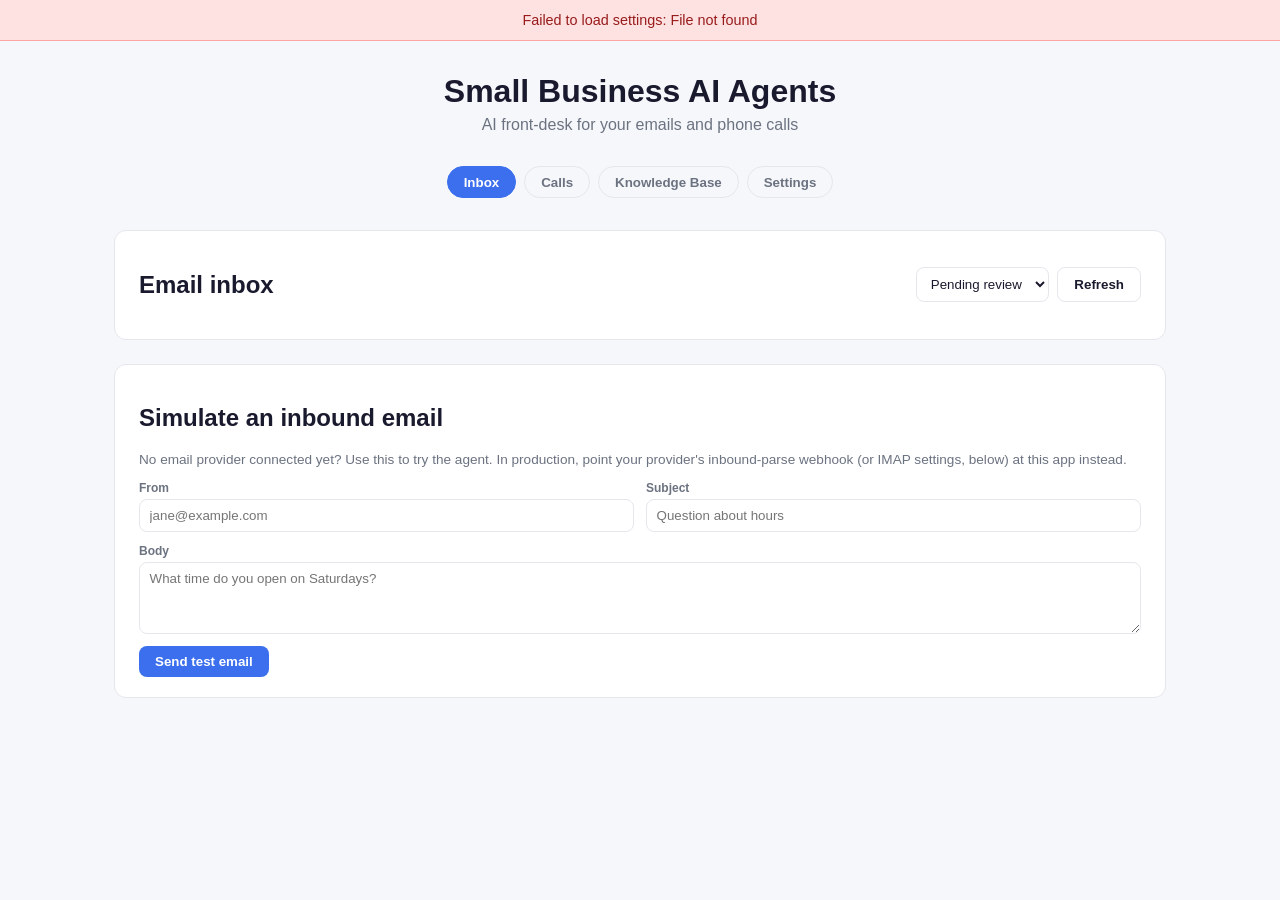
==== smallbiz-agents/frontend/index.html @ 8b5b2900 "Add small business AI agent toolset for email and phone handling New self-contained app (smallbiz-ag" ====
<!doctype html>
<html lang="en">
<head>
  <meta charset="utf-8" />
  <meta name="viewport" content="width=device-width, initial-scale=1" />
  <title>Small Business AI Agents</title>
  <link rel="stylesheet" href="style.css" />
</head>
<body>
  <div id="error-banner" class="error-banner" style="display:none"></div>

  <header>
    <h1>Small Business AI Agents</h1>
    <p class="subtitle">AI front-desk for your emails and phone calls</p>
  </header>

  <main>
    <nav class="tabs">
      <button class="tab-btn active" data-tab="inbox">Inbox</button>
      <button class="tab-btn" data-tab="calls">Calls</button>
      <button class="tab-btn" data-tab="kb">Knowledge Base</button>
      <button class="tab-btn" data-tab="settings">Settings</button>
    </nav>

    <!-- INBOX -->
    <section id="tab-inbox" class="tab-panel active">
      <div class="card">
        <div class="section-header">
          <h2>Email inbox</h2>
          <div style="display:flex; gap:0.5rem;">
            <select id="email-status-filter">
              <option value="pending">Pending review</option>
              <option value="">All</option>
              <option value="sent">Sent</option>
              <option value="dismissed">Dismissed</option>
            </select>
            <button id="refresh-emails" class="btn-secondary">Refresh</button>
          </div>
        </div>
        <div id="email-list"></div>
        <p id="email-empty" class="empty-state" style="display:none">No emails here yet.</p>
      </div>

      <div class="card">
        <h2>Simulate an inbound email</h2>
        <p class="hint">
          No email provider connected yet? Use this to try the agent. In
          production, point your provider's inbound-parse webhook (or IMAP
          settings, below) at this app instead.
        </p>
        <form id="simulate-email-form">
          <div class="field">
            <label for="sim-from">From</label>
            <input id="sim-from" type="text" placeholder="jane@example.com" required />
          </div>
          <div class="field">
            <label for="sim-subject">Subject</label>
            <input id="sim-subject" type="text" placeholder="Question about hours" />
          </div>
          <div class="field" style="flex-basis:100%">
            <label for="sim-body">Body</label>
            <textarea id="sim-body" placeholder="What time do you open on Saturdays?"></textarea>
          </div>
          <button type="submit">Send test email</button>
        </form>
      </div>
    </section>

    <!-- CALLS -->
    <section id="tab-calls" class="tab-panel">
      <div class="card">
        <div class="section-header">
          <h2>Call log</h2>
          <button id="refresh-calls" class="btn-secondary">Refresh</button>
        </div>
        <div class="table-scroll">
          <table>
            <thead>
              <tr><th>From</th><th>Status</th><th>Category</th><th>Urgency</th><th>Transcript / Summary</th><th>Callback?</th><th></th></tr>
            </thead>
            <tbody id="calls-body"></tbody>
          </table>
        </div>
        <p id="calls-empty" class="empty-state" style="display:none">No calls logged yet.</p>
      </div>

      <div class="card">
        <h2>Try the phone agent</h2>
        <p class="hint">
          Simulates what a caller hears, without needing a real Twilio call.
          For production, set your Twilio number's voice webhook to
          <code>/api/phone/voice</code> and the status callback to
          <code>/api/phone/status</code> (see README).
        </p>
        <form id="test-call-form">
          <div class="field inline-field">
            <label for="test-caller">Caller number</label>
            <input id="test-caller" type="text" value="+15550001234" />
          </div>
          <button type="submit">Start test call</button>
        </form>
        <form id="test-speech-form" style="display:none">
          <div class="field" style="flex-basis:100%">
            <label for="test-speech">What the caller says</label>
            <input id="test-speech" type="text" placeholder="What are your hours?" />
          </div>
          <button type="submit">Speak</button>
        </form>
        <div id="test-call-output" class="hint" style="margin-top:0.75rem; white-space:pre-wrap;"></div>
      </div>
    </section>

    <!-- KNOWLEDGE BASE -->
    <section id="tab-kb" class="tab-panel">
      <div class="card">
        <h2>Business FAQ / knowledge base</h2>
        <p class="hint">Both agents ground their answers in these entries -- add the questions you get asked most.</p>
        <form id="kb-form">
          <div class="field">
            <label for="kb-question">Question</label>
            <input id="kb-question" type="text" placeholder="What are your hours?" required />
          </div>
          <div class="field">
            <label for="kb-category">Category</label>
            <input id="kb-category" type="text" placeholder="general" />
          </div>
          <div class="field" style="flex-basis:100%">
            <label for="kb-answer">Answer</label>
            <textarea id="kb-answer" placeholder="We're open Mon-Fri 9am-5pm." required></textarea>
          </div>
          <button type="submit">Add entry</button>
        </form>
        <div class="table-scroll">
          <table>
            <thead><tr><th>Question</th><th>Answer</th><th>Category</th><th></th></tr></thead>
            <tbody id="kb-body"></tbody>
          </table>
        </div>
        <p id="kb-empty" class="empty-state" style="display:none">No FAQ entries yet -- add your first one above.</p>
      </div>
    </section>

    <!-- SETTINGS -->
    <section id="tab-settings" class="tab-panel">
      <div class="card">
        <h2>Business info</h2>
        <form id="settings-form">
          <div class="field">
            <label for="set-name">Business name</label>
            <input id="set-name" type="text" />
          </div>
          <div class="field">
            <label for="set-hours">Business hours</label>
            <input id="set-hours" type="text" />
          </div>
          <div class="field" style="flex-basis:100%">
            <label for="set-greeting">Email greeting</label>
            <input id="set-greeting" type="text" />
          </div>
          <div class="field" style="flex-basis:100%">
            <label for="set-voice-greeting">Phone greeting (spoken)</label>
            <input id="set-voice-greeting" type="text" />
          </div>
          <button type="submit">Save</button>
        </form>
      </div>

      <div class="card">
        <h2>Auto-send by category</h2>
        <p class="hint">When on, the AI's draft is sent immediately with no human review. When off, it's queued in the Inbox for approval.</p>
        <div id="auto-send-toggles"></div>
      </div>

      <div class="card">
        <h2>Integration status</h2>
        <div id="integration-status" class="hint"></div>
      </div>
    </section>
  </main>

  <script src="app.js"></script>
</body>
</html>
---- smallbiz-agents/frontend/style.css ----
:root {
  color-scheme: light dark;
  --bg: #f6f7fb;
  --card-bg: #ffffff;
  --text: #1a1a2e;
  --muted: #6b7280;
  --accent: #3b6fed;
  --accent-2: #16c79a;
  --warn: #f59e0b;
  --danger: #ef3866;
  --border: #e5e7eb;
}

@media (prefers-color-scheme: dark) {
  :root {
    --bg: #0f1117;
    --card-bg: #171923;
    --text: #f1f1f4;
    --muted: #9aa0ac;
    --border: #2a2d3a;
  }
}

* { box-sizing: border-box; }

html, body { max-width: 100%; overflow-x: hidden; }

body {
  margin: 0;
  font-family: -apple-system, BlinkMacSystemFont, "Segoe UI", Roboto, sans-serif;
  background: var(--bg);
  color: var(--text);
}

header { padding: 2rem 1.5rem 1rem; text-align: center; }
header h1 { margin: 0 0 0.4rem; }
.subtitle { color: var(--muted); margin: 0; }

main {
  max-width: 1100px;
  margin: 0 auto;
  padding: 1rem 1.5rem 3rem;
  display: grid;
  gap: 1.5rem;
}

.tabs {
  display: flex;
  gap: 0.5rem;
  flex-wrap: wrap;
  justify-content: center;
  margin-bottom: 0.5rem;
}

.tab-btn {
  background: transparent;
  color: var(--muted);
  border: 1px solid var(--border);
  border-radius: 999px;
  padding: 0.45rem 1rem;
  font-weight: 600;
  cursor: pointer;
}

.tab-btn.active {
  background: var(--accent);
  color: white;
  border-color: var(--accent);
}

.tab-panel { display: none; }
.tab-panel.active { display: grid; gap: 1.5rem; }

.card {
  min-width: 0;
  background: var(--card-bg);
  border: 1px solid var(--border);
  border-radius: 12px;
  padding: 1.25rem 1.5rem;
}

.section-header {
  display: flex;
  justify-content: space-between;
  align-items: center;
  gap: 0.75rem;
  flex-wrap: wrap;
}

.table-scroll { max-width: 100%; overflow-x: auto; margin-top: 0.75rem; }

table { width: 100%; border-collapse: collapse; font-size: 0.9rem; }

th, td {
  text-align: left;
  padding: 0.5rem 0.6rem;
  border-bottom: 1px solid var(--border);
}

th { color: var(--muted); font-weight: 600; white-space: nowrap; }

button {
  background: var(--accent);
  color: white;
  border: none;
  border-radius: 8px;
  padding: 0.5rem 1rem;
  cursor: pointer;
  font-weight: 600;
}

button:hover { opacity: 0.9; }
button:disabled { opacity: 0.5; cursor: not-allowed; }

form {
  display: flex;
  flex-wrap: wrap;
  gap: 0.75rem;
  align-items: flex-end;
  margin-top: 0.75rem;
}

.field { display: flex; flex-direction: column; gap: 0.25rem; flex: 1 1 160px; }
.field label { font-size: 0.75rem; font-weight: 600; color: var(--muted); }

input, textarea, select {
  width: 100%;
  padding: 0.5rem 0.6rem;
  border-radius: 8px;
  border: 1px solid var(--border);
  background: transparent;
  color: var(--text);
  font-family: inherit;
}

textarea { resize: vertical; min-height: 4.5rem; }

.btn-secondary {
  background: transparent;
  color: var(--text);
  border: 1px solid var(--border);
}

.btn-delete {
  background: transparent;
  color: var(--muted);
  border: 1px solid var(--border);
  padding: 0.3rem 0.7rem;
  font-size: 0.8rem;
  font-weight: 500;
}

.btn-delete:hover { color: var(--danger); border-color: var(--danger); opacity: 1; }

.error-banner {
  background: #fee2e2;
  color: #991b1b;
  border-bottom: 1px solid #fca5a5;
  padding: 0.75rem 1.5rem;
  text-align: center;
  font-size: 0.9rem;
}

@media (prefers-color-scheme: dark) {
  .error-banner { background: #450a0a; color: #fecaca; border-bottom-color: #7f1d1d; }
}

.hint { color: var(--muted); font-size: 0.85rem; margin-top: 0.4rem; }

.badge {
  display: inline-block;
  padding: 0.15rem 0.55rem;
  border-radius: 999px;
  font-size: 0.75rem;
  font-weight: 600;
  white-space: nowrap;
}

.badge-faq { background: #dbeafe; color: #1e40af; }
.badge-quote_request { background: #ede9fe; color: #5b21b6; }
.badge-complaint { background: #fee2e2; color: #991b1b; }
.badge-scheduling { background: #d1fae5; color: #065f46; }
.badge-spam { background: #e5e7eb; color: #374151; }
.badge-other { background: #f1f5f9; color: #334155; }

.badge-low { background: #e5e7eb; color: #374151; }
.badge-medium { background: #fef3c7; color: #92400e; }
.badge-high { background: #fee2e2; color: #991b1b; }

.inbox-item {
  border: 1px solid var(--border);
  border-radius: 10px;
  padding: 0.9rem 1rem;
  margin-top: 0.75rem;
}

.inbox-item-head {
  display: flex;
  justify-content: space-between;
  align-items: center;
  flex-wrap: wrap;
  gap: 0.4rem;
}

.inbox-item-head strong { font-size: 0.95rem; }
.inbox-item .meta { color: var(--muted); font-size: 0.8rem; margin-top: 0.2rem; }
.inbox-item .body-text { margin-top: 0.6rem; font-size: 0.9rem; white-space: pre-wrap; }
.inbox-item .draft-box { margin-top: 0.6rem; }
.inbox-item .draft-box textarea { min-height: 6rem; }
.inbox-item .actions { display: flex; gap: 0.5rem; margin-top: 0.6rem; flex-wrap: wrap; }

.toggle-row {
  display: flex;
  justify-content: space-between;
  align-items: center;
  padding: 0.5rem 0;
  border-bottom: 1px solid var(--border);
}

.toggle-row:last-child { border-bottom: none; }

.empty-state { color: var(--muted); font-size: 0.9rem; margin-top: 0.5rem; }
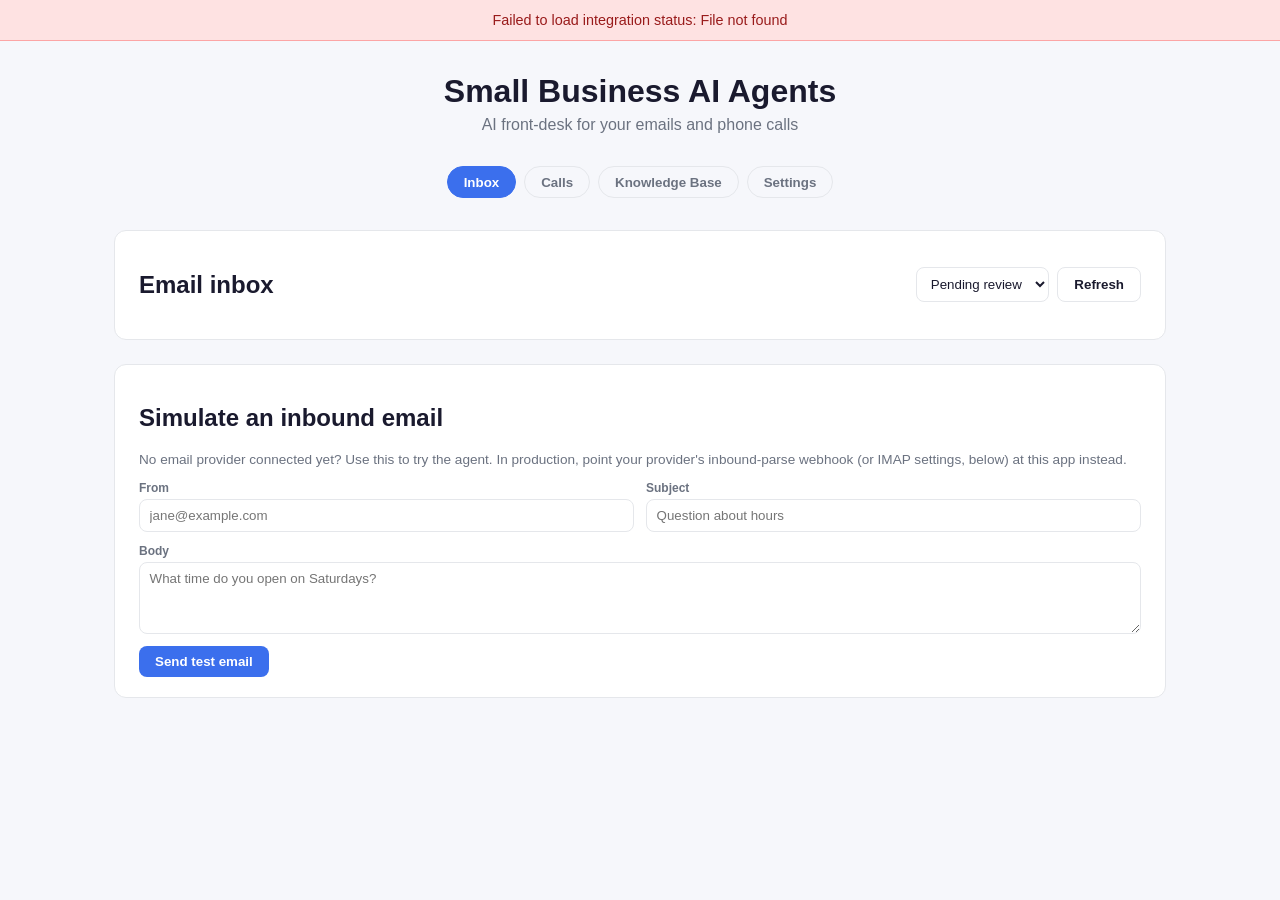
==== commit dee19722: "Close pre-onboarding security and reliability gaps in smallbiz-agents Security: Twilio webhooks now " ====
--- a/smallbiz-agents/frontend/index.html
+++ b/smallbiz-agents/frontend/index.html
@@ -76,7 +76,7 @@
         <div class="table-scroll">
           <table>
             <thead>
-              <tr><th>From</th><th>Status</th><th>Category</th><th>Urgency</th><th>Transcript / Summary</th><th>Callback?</th><th></th></tr>
+              <tr><th>From</th><th>Status</th><th>Category</th><th>Urgency</th><th>Transcript / Summary</th><th>Recording</th><th>Callback?</th><th></th></tr>
             </thead>
             <tbody id="calls-body"></tbody>
           </table>
@@ -128,7 +128,8 @@
             <label for="kb-answer">Answer</label>
             <textarea id="kb-answer" placeholder="We're open Mon-Fri 9am-5pm." required></textarea>
           </div>
-          <button type="submit">Add entry</button>
+          <button type="submit" id="kb-form-submit">Add entry</button>
+          <button type="button" id="kb-form-cancel" class="btn-secondary" style="display:none">Cancel</button>
         </form>
         <div class="table-scroll">
           <table>
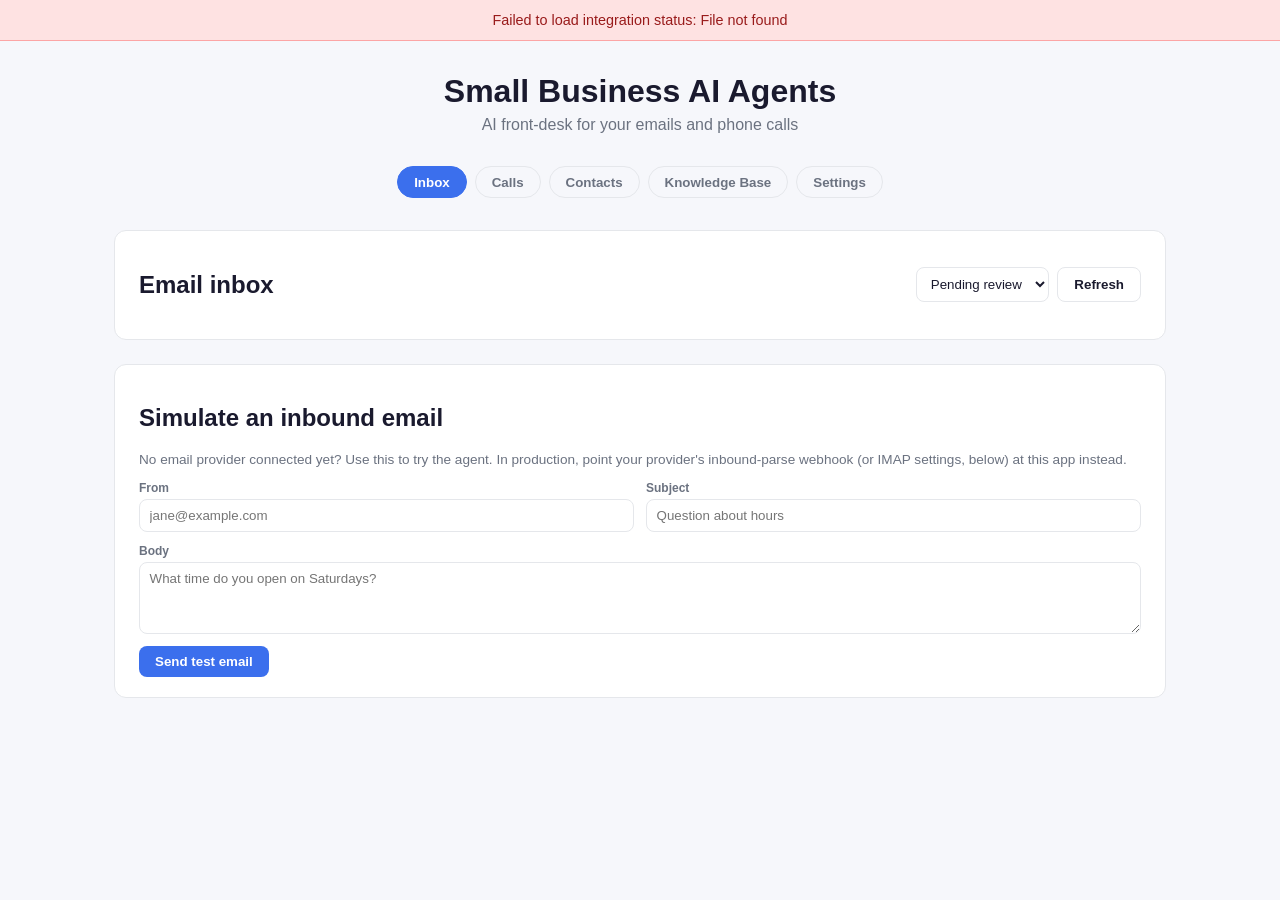
==== commit f20ba76c: "Finish go-live gaps and add preflight/backup tooling for smallbiz-agents Twilio signature check: ver" ====
--- a/smallbiz-agents/frontend/index.html
+++ b/smallbiz-agents/frontend/index.html
@@ -4,6 +4,7 @@
   <meta charset="utf-8" />
   <meta name="viewport" content="width=device-width, initial-scale=1" />
   <title>Small Business AI Agents</title>
+  <link rel="icon" href="data:image/svg+xml,%3Csvg xmlns='http://www.w3.org/2000/svg' viewBox='0 0 32 32'%3E%3Crect width='32' height='32' rx='7' fill='%233b6fed'/%3E%3Cpath d='M8 11h16v10H8z' fill='none' stroke='white' stroke-width='2.2'/%3E%3Cpath d='M8 11l8 6 8-6' fill='none' stroke='white' stroke-width='2.2'/%3E%3C/svg%3E" />
   <link rel="stylesheet" href="style.css" />
 </head>
 <body>
@@ -18,6 +19,7 @@
     <nav class="tabs">
       <button class="tab-btn active" data-tab="inbox">Inbox</button>
       <button class="tab-btn" data-tab="calls">Calls</button>
+      <button class="tab-btn" data-tab="contacts">Contacts</button>
       <button class="tab-btn" data-tab="kb">Knowledge Base</button>
       <button class="tab-btn" data-tab="settings">Settings</button>
     </nav>
@@ -110,6 +112,26 @@
       </div>
     </section>
 
+    <!-- CONTACTS -->
+    <section id="tab-contacts" class="tab-panel">
+      <div class="card">
+        <div class="section-header">
+          <h2>Contacts</h2>
+          <button id="refresh-contacts" class="btn-secondary">Refresh</button>
+        </div>
+        <p class="hint">Everyone who has emailed or called, most recent first. Built automatically from your inbox and call log.</p>
+        <div class="table-scroll">
+          <table>
+            <thead>
+              <tr><th>Contact</th><th>Channels</th><th>Interactions</th><th>Needs attention</th><th>Last contact</th></tr>
+            </thead>
+            <tbody id="contacts-body"></tbody>
+          </table>
+        </div>
+        <p id="contacts-empty" class="empty-state" style="display:none">No contacts yet -- they'll appear here after the first email or call.</p>
+      </div>
+    </section>
+
     <!-- KNOWLEDGE BASE -->
     <section id="tab-kb" class="tab-panel">
       <div class="card">
@@ -162,7 +184,15 @@
             <label for="set-voice-greeting">Phone greeting (spoken)</label>
             <input id="set-voice-greeting" type="text" />
           </div>
+          <div class="field" style="flex-basis:100%">
+            <label style="display:flex; gap:0.5rem; align-items:center; font-size:0.9rem; color:var(--text); font-weight:500;">
+              <input id="set-ai-disclosure" type="checkbox" style="width:auto;" />
+              Tell customers they're talking to an AI assistant
+            </label>
+            <p class="hint" style="margin:0;">Adds a short line to the start of calls and the end of drafted emails. Some places require this by law -- check before turning it off.</p>
+          </div>
           <button type="submit">Save</button>
+          <span id="settings-saved" class="save-status" role="status"></span>
         </form>
       </div>
 
--- a/smallbiz-agents/frontend/style.css
+++ b/smallbiz-agents/frontend/style.css
@@ -205,8 +205,18 @@
 .inbox-item-head strong { font-size: 0.95rem; }
 .inbox-item .meta { color: var(--muted); font-size: 0.8rem; margin-top: 0.2rem; }
 .inbox-item .body-text { margin-top: 0.6rem; font-size: 0.9rem; white-space: pre-wrap; }
+.inbox-item .attachments {
+  margin-top: 0.6rem;
+  padding: 0.5rem 0.7rem;
+  border: 1px dashed var(--warn);
+  border-radius: 8px;
+  font-size: 0.85rem;
+}
+.inbox-item .attachments .hint { display: block; margin-top: 0.2rem; }
 .inbox-item .draft-box { margin-top: 0.6rem; }
-.inbox-item .draft-box textarea { min-height: 6rem; }
+.inbox-item .draft-box textarea { min-height: 12rem; }
+
+.save-status { color: var(--accent-2); font-size: 0.85rem; font-weight: 600; align-self: center; }
 .inbox-item .actions { display: flex; gap: 0.5rem; margin-top: 0.6rem; flex-wrap: wrap; }
 
 .toggle-row {
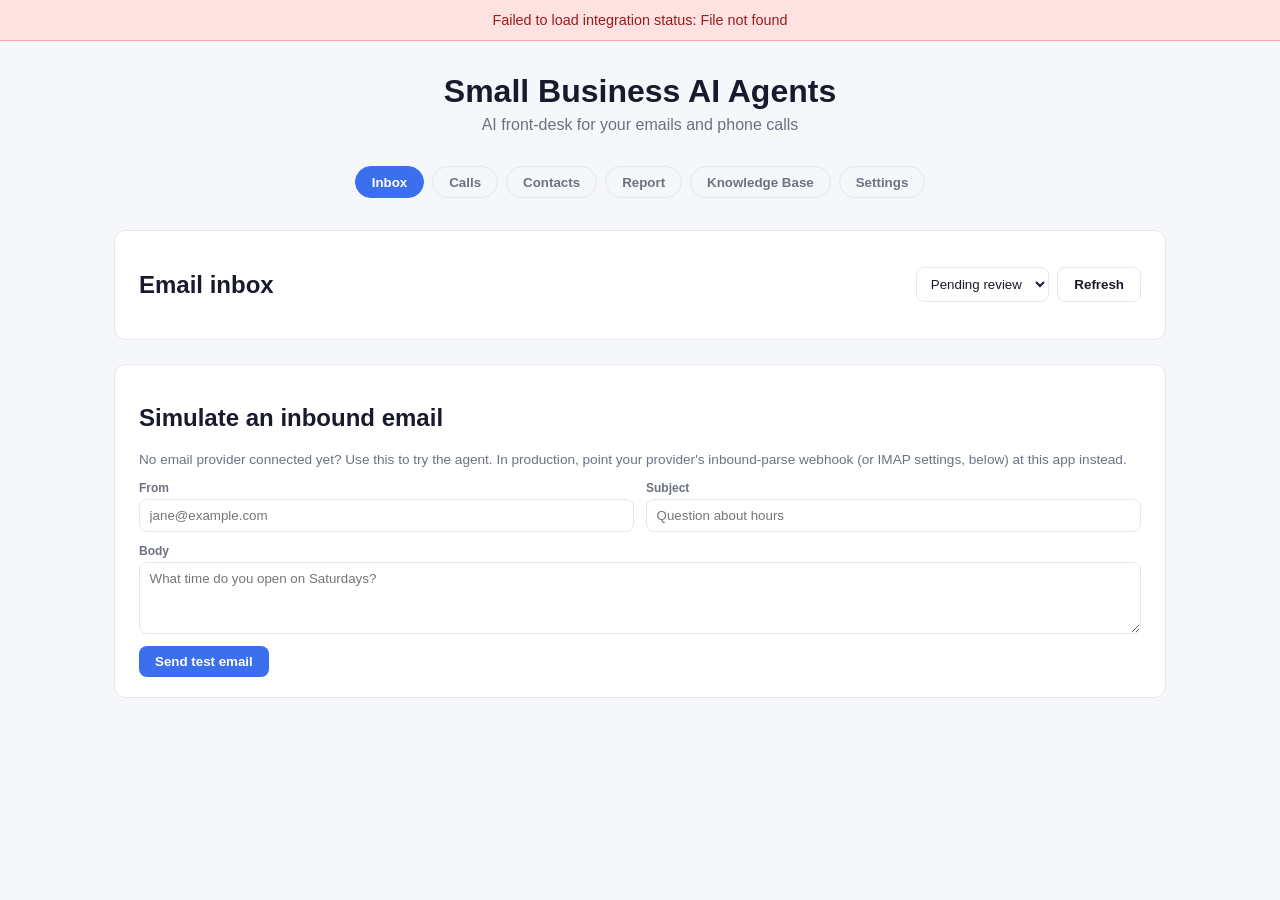
==== commit f2eb8d3b: "Add a results report: Report tab, before-vs-now, and a Monday email Shows a business owner what the " ====
--- a/smallbiz-agents/frontend/index.html
+++ b/smallbiz-agents/frontend/index.html
@@ -20,6 +20,7 @@
       <button class="tab-btn active" data-tab="inbox">Inbox</button>
       <button class="tab-btn" data-tab="calls">Calls</button>
       <button class="tab-btn" data-tab="contacts">Contacts</button>
+      <button class="tab-btn" data-tab="report">Report</button>
       <button class="tab-btn" data-tab="kb">Knowledge Base</button>
       <button class="tab-btn" data-tab="settings">Settings</button>
     </nav>
@@ -132,6 +133,79 @@
       </div>
     </section>
 
+    <!-- REPORT -->
+    <section id="tab-report" class="tab-panel">
+      <div class="card">
+        <div class="section-header">
+          <div>
+            <h2 style="margin:0;">Last 7 days</h2>
+            <p id="report-period" class="report-period"></p>
+          </div>
+          <button id="refresh-report" class="btn-secondary">Refresh</button>
+        </div>
+        <div id="report-before-after"></div>
+        <div id="report-tiles" class="tile-row"></div>
+      </div>
+
+      <div class="card">
+        <h2 style="margin:0;">Customer contacts per week</h2>
+        <p class="report-period">Emails and calls the agents handled, last 8 weeks</p>
+        <div class="chart-legend" aria-hidden="true">
+          <span><span class="swatch" style="background:var(--series-email)"></span>Emails</span>
+          <span><span class="swatch" style="background:var(--series-call)"></span>Calls</span>
+        </div>
+        <div id="report-chart" class="chart-wrap"></div>
+        <details class="table-view">
+          <summary>Show as table</summary>
+          <div class="table-scroll">
+            <table>
+              <thead><tr><th>Week</th><th class="num">Emails</th><th class="num">Calls</th><th class="num">Total</th></tr></thead>
+              <tbody id="report-table-body"></tbody>
+            </table>
+          </div>
+        </details>
+      </div>
+
+      <div class="card" id="report-settings">
+        <h2>Starting point &amp; weekly email</h2>
+        <p class="hint">Write down the business's numbers from <em>before</em> the agents went live -- the report compares against them.</p>
+        <form id="report-settings-form">
+          <div class="field">
+            <label for="baseline-missed">Missed calls per week, before</label>
+            <input id="baseline-missed" type="number" min="0" step="any" placeholder="e.g. 14" />
+          </div>
+          <div class="field">
+            <label for="baseline-reply">Typical email reply time before (hours)</label>
+            <input id="baseline-reply" type="number" min="0" step="any" placeholder="e.g. 6" />
+          </div>
+          <div class="field">
+            <label for="report-email">Send the report every Monday to</label>
+            <input id="report-email" type="email" placeholder="owner@business.com" />
+          </div>
+          <div class="field">
+            <label for="report-timezone">Business timezone</label>
+            <input id="report-timezone" type="text" list="tz-options" placeholder="America/Chicago" />
+            <datalist id="tz-options">
+              <option value="America/New_York"></option>
+              <option value="America/Chicago"></option>
+              <option value="America/Denver"></option>
+              <option value="America/Phoenix"></option>
+              <option value="America/Los_Angeles"></option>
+              <option value="America/Anchorage"></option>
+              <option value="Pacific/Honolulu"></option>
+              <option value="Europe/London"></option>
+              <option value="Australia/Sydney"></option>
+              <option value="UTC"></option>
+            </datalist>
+          </div>
+          <button type="submit">Save</button>
+          <button type="button" id="send-report-now" class="btn-secondary">Send me this report now</button>
+          <span id="report-settings-status" class="save-status" role="status"></span>
+        </form>
+        <p class="hint">The email goes out Monday at 8am in the business's timezone and covers the previous 7 days. It needs outbound email (SMTP) set up.</p>
+      </div>
+    </section>
+
     <!-- KNOWLEDGE BASE -->
     <section id="tab-kb" class="tab-panel">
       <div class="card">
--- a/smallbiz-agents/frontend/style.css
+++ b/smallbiz-agents/frontend/style.css
@@ -9,6 +9,15 @@
   --warn: #f59e0b;
   --danger: #ef3866;
   --border: #e5e7eb;
+
+  /* Report: chart series (validated as a pair against the card surface)
+     and readable text colors for good/bad/warning deltas. */
+  --series-email: #3b6fed;
+  --series-call: #0e9f78;
+  --grid: #eceef1;
+  --good-text: #0b7a55;
+  --bad-text: #c62a4f;
+  --warn-text: #92400e;
 }
 
 @media (prefers-color-scheme: dark) {
@@ -18,6 +27,12 @@
     --text: #f1f1f4;
     --muted: #9aa0ac;
     --border: #2a2d3a;
+    --series-email: #4a7cf2;
+    --series-call: #12a37c;
+    --grid: #252836;
+    --good-text: #34d399;
+    --bad-text: #ff8aa0;
+    --warn-text: #fbbf24;
   }
 }
 
@@ -216,7 +231,8 @@
 .inbox-item .draft-box { margin-top: 0.6rem; }
 .inbox-item .draft-box textarea { min-height: 12rem; }
 
-.save-status { color: var(--accent-2); font-size: 0.85rem; font-weight: 600; align-self: center; }
+.save-status { color: var(--good-text); font-size: 0.85rem; font-weight: 600; align-self: center; }
+.save-status.info { color: var(--muted); font-weight: 500; }
 .inbox-item .actions { display: flex; gap: 0.5rem; margin-top: 0.6rem; flex-wrap: wrap; }
 
 .toggle-row {
@@ -230,3 +246,89 @@
 .toggle-row:last-child { border-bottom: none; }
 
 .empty-state { color: var(--muted); font-size: 0.9rem; margin-top: 0.5rem; }
+
+/* --- Report ------------------------------------------------------------ */
+
+.report-period { color: var(--muted); font-size: 0.9rem; margin: 0.25rem 0 0; }
+
+.tile-row {
+  display: grid;
+  grid-template-columns: repeat(auto-fit, minmax(190px, 1fr));
+  gap: 0.75rem;
+  margin-top: 1rem;
+}
+
+.tile {
+  border: 1px solid var(--border);
+  border-radius: 10px;
+  padding: 0.85rem 1rem;
+  display: flex;
+  flex-direction: column;
+  gap: 0.2rem;
+  min-width: 0;
+}
+
+.tile-label { font-size: 0.8rem; color: var(--muted); font-weight: 600; }
+.tile-value { font-size: 1.7rem; font-weight: 650; line-height: 1.15; }
+.tile-value .unit { font-size: 0.95rem; font-weight: 600; color: var(--muted); }
+.tile-sub { font-size: 0.82rem; color: var(--muted); }
+.tile-delta { font-size: 0.8rem; font-weight: 600; color: var(--muted); }
+.tile-delta.good, .tile-status.good { color: var(--good-text); }
+.tile-delta.bad { color: var(--bad-text); }
+.tile-status { font-size: 0.82rem; font-weight: 600; }
+.tile-status.warn { color: var(--warn-text); }
+
+.before-after .tile-value { font-size: 1.45rem; }
+.before-after .arrow { color: var(--muted); font-weight: 500; padding: 0 0.3rem; }
+
+.baseline-prompt {
+  margin-top: 1rem;
+  padding: 0.75rem 1rem;
+  border: 1px dashed var(--border);
+  border-radius: 10px;
+  font-size: 0.9rem;
+  color: var(--muted);
+}
+.baseline-prompt a { color: var(--accent); font-weight: 600; }
+
+.chart-legend { display: flex; gap: 1rem; font-size: 0.82rem; color: var(--muted); margin: 0.4rem 0 0.2rem; }
+.chart-legend .swatch { display: inline-block; width: 10px; height: 10px; border-radius: 2px; margin-right: 0.35rem; vertical-align: -1px; }
+
+.chart-wrap { position: relative; width: 100%; }
+.chart-wrap svg { display: block; width: 100%; height: auto; overflow: visible; }
+.chart-wrap .axis-text { fill: var(--muted); font-size: 11px; font-variant-numeric: tabular-nums; }
+.chart-wrap .value-text { fill: var(--text); font-size: 11px; font-weight: 600; }
+.chart-wrap .gridline { stroke: var(--grid); stroke-width: 1; }
+.chart-wrap .baseline-rule { stroke: var(--border); stroke-width: 1; }
+.chart-wrap .bar-email { fill: var(--series-email); }
+.chart-wrap .bar-call { fill: var(--series-call); }
+.chart-wrap .col { cursor: default; outline: none; }
+.chart-wrap .col .hit { fill: transparent; }
+.chart-wrap .col:hover .hit, .chart-wrap .col:focus .hit { fill: var(--grid); }
+.chart-wrap .col:focus-visible .hit { stroke: var(--accent); stroke-width: 1.5; }
+
+.chart-tooltip {
+  position: absolute;
+  pointer-events: none;
+  background: var(--card-bg);
+  border: 1px solid var(--border);
+  border-radius: 8px;
+  padding: 0.5rem 0.65rem;
+  font-size: 0.8rem;
+  box-shadow: 0 4px 14px rgba(0, 0, 0, 0.12);
+  min-width: 140px;
+  z-index: 2;
+}
+.chart-tooltip .tt-title { color: var(--muted); margin-bottom: 0.25rem; }
+.chart-tooltip .tt-row { display: flex; align-items: center; gap: 0.4rem; }
+.chart-tooltip .tt-key { width: 12px; height: 3px; border-radius: 2px; display: inline-block; }
+.chart-tooltip .tt-value { font-weight: 700; min-width: 1.8rem; font-variant-numeric: tabular-nums; }
+.chart-tooltip .tt-label { color: var(--muted); }
+
+details.table-view { margin-top: 0.6rem; font-size: 0.85rem; }
+details.table-view summary { cursor: pointer; color: var(--muted); }
+details.table-view td.num, details.table-view th.num { text-align: right; font-variant-numeric: tabular-nums; }
+
+@media (prefers-reduced-motion: no-preference) {
+  .chart-wrap .col .hit { transition: fill 0.12s ease; }
+}
